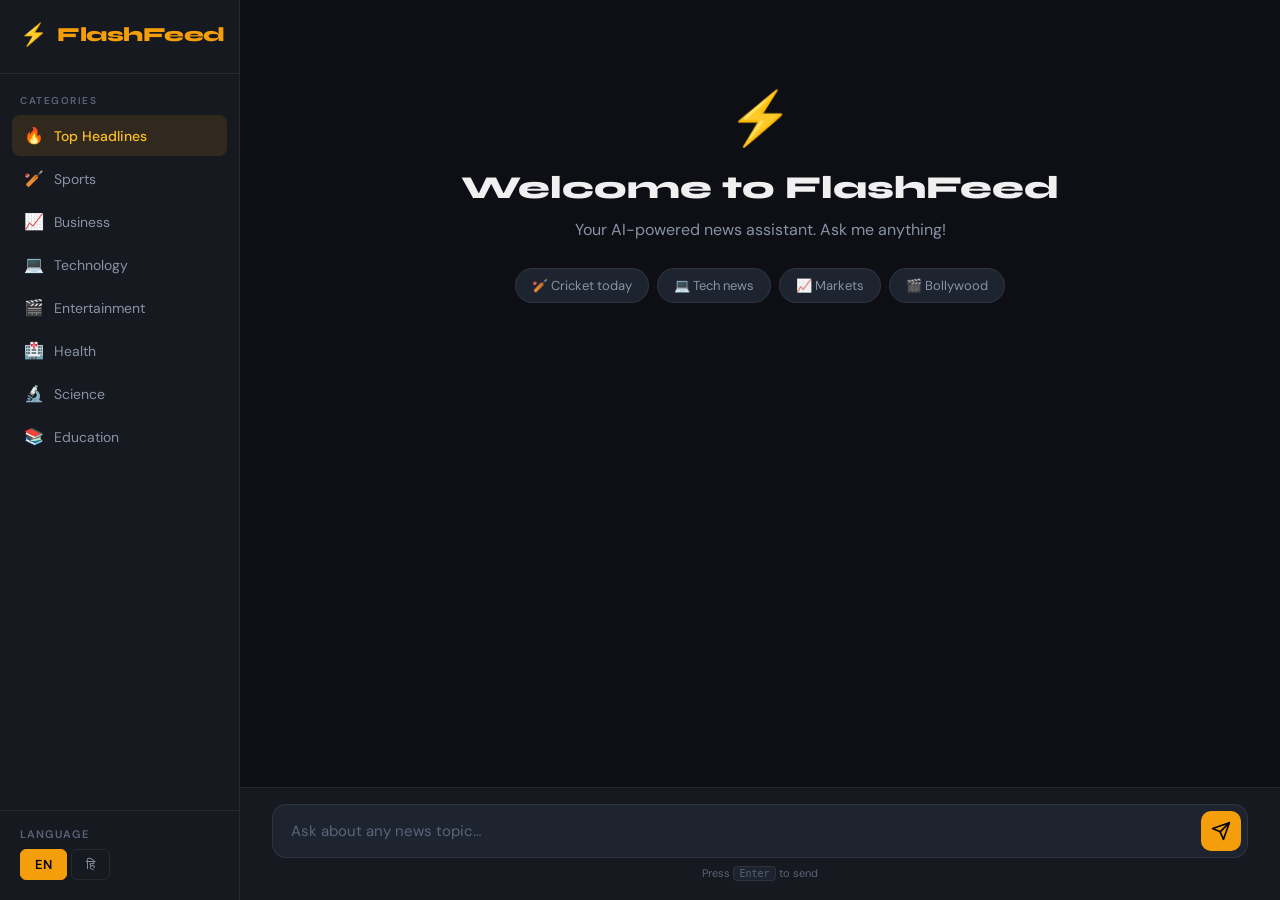
==== FlashFeed/html-version/index.html @ ac8587cb "Update the code for chatbot" ====
<!DOCTYPE html>
<html lang="en">
<head>
    <meta charset="UTF-8" />
    <meta name="viewport" content="width=device-width, initial-scale=1.0" />
    <title>FlashFeed – AI News Chatbot</title>
    <link rel="preconnect" href="https://fonts.googleapis.com" />
    <link rel="preconnect" href="https://fonts.gstatic.com" crossorigin />
    <link href="https://fonts.googleapis.com/css2?family=Syne:wght@400;600;700;800&family=DM+Sans:ital,wght@0,300;0,400;0,500;1,400&display=swap" rel="stylesheet" />
    <link rel="stylesheet" href="style.css" />
</head>
<body>

<div class="app-shell">

    <!-- Sidebar -->
    <aside class="sidebar">
        <div class="sidebar-brand">
            <span class="brand-icon">⚡</span>
            <span class="brand-name">FlashFeed</span>
        </div>

        <nav class="sidebar-nav">
            <p class="nav-label">Categories</p>
            <button class="nav-chip active" data-query="top news in India">
                <span class="chip-icon">🔥</span> Top Headlines
            </button>
            <button class="nav-chip" data-query="latest sports news in India">
                <span class="chip-icon">🏏</span> Sports
            </button>
            <button class="nav-chip" data-query="latest business news in India">
                <span class="chip-icon">📈</span> Business
            </button>
            <button class="nav-chip" data-query="latest technology news in India">
                <span class="chip-icon">💻</span> Technology
            </button>
            <button class="nav-chip" data-query="latest entertainment and movies news in India">
                <span class="chip-icon">🎬</span> Entertainment
            </button>
            <button class="nav-chip" data-query="latest health news in India">
                <span class="chip-icon">🏥</span> Health
            </button>
            <button class="nav-chip" data-query="latest science news in India">
                <span class="chip-icon">🔬</span> Science
            </button>
            <button class="nav-chip" data-query="latest education and exam news in India">
                <span class="chip-icon">📚</span> Education
            </button>
        </nav>

        <div class="sidebar-footer">
            <div class="lang-toggle">
                <span class="lang-label">Language</span>
                <div class="lang-buttons">
                    <button class="lang-btn active" data-lang="en">EN</button>
                    <button class="lang-btn" data-lang="hi">हि</button>
                </div>
            </div>
        </div>
    </aside>

    <!-- Main chat area -->
    <div class="main-area">

        <!-- Mobile header -->
        <header class="mobile-header">
            <button class="menu-btn" id="menuBtn">☰</button>
            <span class="brand-name">⚡ FlashFeed</span>
            <div class="mobile-lang">
                <button class="lang-btn active" data-lang="en" data-mobile="true">EN</button>
                <button class="lang-btn" data-lang="hi" data-mobile="true">हि</button>
            </div>
        </header>

        <!-- Chat messages -->
        <section class="chat-box" id="chatBox">
            <div class="welcome-card">
                <div class="welcome-icon">⚡</div>
                <h2 class="welcome-title">Welcome to FlashFeed</h2>
                <p class="welcome-sub">Your AI-powered news assistant. Ask me anything!</p>
                <div class="quick-chips">
                    <button class="quick-chip" data-query="What's happening in cricket today?">🏏 Cricket today</button>
                    <button class="quick-chip" data-query="Latest tech news in India">💻 Tech news</button>
                    <button class="quick-chip" data-query="Business headlines today">📈 Markets</button>
                    <button class="quick-chip" data-query="Bollywood entertainment news">🎬 Bollywood</button>
                </div>
            </div>
        </section>

        <!-- Input bar -->
        <div class="input-bar">
            <div class="input-wrap">
                <input
                    type="text"
                    id="userInput"
                    placeholder="Ask about any news topic…"
                    autocomplete="off"
                />
                <button class="send-btn" id="sendBtn" onclick="sendMessage()">
                    <svg width="20" height="20" viewBox="0 0 24 24" fill="none">
                        <path d="M22 2L11 13" stroke="currentColor" stroke-width="2" stroke-linecap="round" stroke-linejoin="round"/>
                        <path d="M22 2L15 22L11 13L2 9L22 2Z" stroke="currentColor" stroke-width="2" stroke-linecap="round" stroke-linejoin="round"/>
                    </svg>
                </button>
            </div>
            <p class="input-hint">Press <kbd>Enter</kbd> to send</p>
        </div>
    </div>

</div>

<!-- Summary drawer -->
<div class="summary-overlay" id="summaryOverlay">
    <div class="summary-drawer">
        <div class="drawer-header">
            <h3>Article Summary</h3>
            <div class="drawer-actions">
                <div class="lang-buttons small">
                    <button class="lang-btn active" id="summaryLangEn">EN</button>
                    <button class="lang-btn" id="summaryLangHi">हि</button>
                </div>
                <button class="close-btn" id="summaryClose">✕</button>
            </div>
        </div>
        <div class="drawer-body">
            <h4 id="summaryTitle" class="drawer-title"></h4>
            <div id="summaryContent" class="drawer-content"></div>
            <a id="summaryLink" href="#" target="_blank" rel="noopener noreferrer" class="read-more-btn">
                Read full article →
            </a>
        </div>
    </div>
</div>

<!-- Mobile sidebar overlay -->
<div class="sidebar-overlay" id="sidebarOverlay"></div>

<script src="script.js"></script>
</body>
</html>
---- FlashFeed/html-version/style.css ----
/* ===== BASE RESET & VARIABLES ===== */
*, *::before, *::after { box-sizing: border-box; margin: 0; padding: 0; }

:root {
    --bg: #0d0f14;
    --surface: #161920;
    --surface2: #1e2330;
    --border: rgba(255,255,255,0.07);
    --accent: #f59e0b;
    --accent-light: #fbbf24;
    --accent-dim: rgba(245,158,11,0.12);
    --text: #f0f0f0;
    --text-muted: #8892a4;
    --text-dim: #5a6478;
    --user-bubble: #1a3a5c;
    --bot-bubble: #1e2330;
    --card-hover: #252b3a;
    --sidebar-w: 240px;
    --radius: 14px;
    --radius-sm: 8px;
    --font-display: 'Syne', sans-serif;
    --font-body: 'DM Sans', sans-serif;
    --shadow: 0 4px 24px rgba(0,0,0,0.4);
    --shadow-sm: 0 2px 8px rgba(0,0,0,0.3);
    --transition: 0.2s ease;
}

html, body { height: 100%; font-family: var(--font-body); background: var(--bg); color: var(--text); overflow: hidden; }

/* ===== APP SHELL ===== */
.app-shell {
    display: flex;
    height: 100vh;
    overflow: hidden;
}

/* ===== SIDEBAR ===== */
.sidebar {
    width: var(--sidebar-w);
    min-width: var(--sidebar-w);
    background: var(--surface);
    border-right: 1px solid var(--border);
    display: flex;
    flex-direction: column;
    padding: 20px 0;
    transition: transform var(--transition);
    z-index: 100;
}

.sidebar-brand {
    display: flex;
    align-items: center;
    gap: 10px;
    padding: 0 20px 24px;
    border-bottom: 1px solid var(--border);
    margin-bottom: 20px;
}

.brand-icon { font-size: 22px; }
.brand-name { font-family: var(--font-display); font-size: 20px; font-weight: 800; color: var(--accent); letter-spacing: -0.5px; }

.sidebar-nav { flex: 1; padding: 0 12px; overflow-y: auto; }
.nav-label { font-size: 10px; font-weight: 600; letter-spacing: 1.5px; text-transform: uppercase; color: var(--text-dim); padding: 0 8px; margin-bottom: 8px; }

.nav-chip {
    display: flex;
    align-items: center;
    gap: 10px;
    width: 100%;
    padding: 10px 12px;
    background: transparent;
    border: none;
    border-radius: var(--radius-sm);
    color: var(--text-muted);
    font-family: var(--font-body);
    font-size: 14px;
    font-weight: 400;
    cursor: pointer;
    text-align: left;
    transition: all var(--transition);
    margin-bottom: 2px;
}

.nav-chip:hover { background: var(--surface2); color: var(--text); }
.nav-chip.active { background: var(--accent-dim); color: var(--accent-light); font-weight: 500; }
.chip-icon { font-size: 16px; width: 20px; text-align: center; }

.sidebar-footer {
    padding: 16px 20px 0;
    border-top: 1px solid var(--border);
    margin-top: 8px;
}

/* ===== LANGUAGE TOGGLE ===== */
.lang-toggle { display: flex; flex-direction: column; gap: 8px; }
.lang-label { font-size: 11px; color: var(--text-dim); text-transform: uppercase; letter-spacing: 1px; font-weight: 600; }
.lang-buttons { display: flex; gap: 4px; }
.lang-buttons.small .lang-btn { padding: 4px 10px; font-size: 12px; }

.lang-btn {
    padding: 6px 14px;
    background: transparent;
    border: 1px solid var(--border);
    border-radius: 6px;
    color: var(--text-muted);
    font-family: var(--font-body);
    font-size: 13px;
    cursor: pointer;
    transition: all var(--transition);
}
.lang-btn:hover { border-color: var(--accent); color: var(--accent); }
.lang-btn.active { background: var(--accent); border-color: var(--accent); color: #000; font-weight: 600; }

/* ===== MAIN AREA ===== */
.main-area {
    flex: 1;
    display: flex;
    flex-direction: column;
    overflow: hidden;
    position: relative;
}

/* ===== MOBILE HEADER ===== */
.mobile-header {
    display: none;
    align-items: center;
    justify-content: space-between;
    padding: 14px 16px;
    background: var(--surface);
    border-bottom: 1px solid var(--border);
}

.menu-btn {
    background: none; border: none; color: var(--text); font-size: 20px; cursor: pointer; padding: 4px;
}

.mobile-lang { display: flex; gap: 4px; }

/* ===== CHAT BOX ===== */
.chat-box {
    flex: 1;
    overflow-y: auto;
    padding: 24px 32px;
    display: flex;
    flex-direction: column;
    gap: 20px;
    scrollbar-width: thin;
    scrollbar-color: var(--surface2) transparent;
}

.chat-box::-webkit-scrollbar { width: 6px; }
.chat-box::-webkit-scrollbar-thumb { background: var(--surface2); border-radius: 3px; }

/* ===== WELCOME CARD ===== */
.welcome-card {
    display: flex;
    flex-direction: column;
    align-items: center;
    justify-content: center;
    text-align: center;
    padding: 60px 20px;
    gap: 12px;
    animation: fadeUp 0.5s ease;
}

.welcome-icon { font-size: 52px; margin-bottom: 4px; }
.welcome-title { font-family: var(--font-display); font-size: 32px; font-weight: 800; color: var(--text); }
.welcome-sub { color: var(--text-muted); font-size: 16px; margin-bottom: 16px; }

.quick-chips {
    display: flex;
    flex-wrap: wrap;
    gap: 8px;
    justify-content: center;
}

.quick-chip {
    padding: 8px 16px;
    background: var(--surface2);
    border: 1px solid var(--border);
    border-radius: 100px;
    color: var(--text-muted);
    font-family: var(--font-body);
    font-size: 13px;
    cursor: pointer;
    transition: all var(--transition);
}
.quick-chip:hover { background: var(--accent-dim); border-color: var(--accent); color: var(--accent-light); }

/* ===== MESSAGES ===== */
.message-row {
    display: flex;
    align-items: flex-start;
    gap: 12px;
    animation: fadeUp 0.3s ease;
}

.message-row.user-row { flex-direction: row-reverse; }

.msg-avatar {
    width: 34px; height: 34px;
    border-radius: 50%;
    display: flex; align-items: center; justify-content: center;
    font-family: var(--font-display); font-size: 12px; font-weight: 700;
    flex-shrink: 0;
}

.msg-avatar.bot { background: var(--accent); color: #000; }
.msg-avatar.user { background: var(--user-bubble); color: var(--accent-light); }

.msg-bubble {
    max-width: 72%;
    padding: 14px 18px;
    border-radius: var(--radius);
    font-size: 15px;
    line-height: 1.6;
    box-shadow: var(--shadow-sm);
}

.msg-bubble.bot { background: var(--bot-bubble); border: 1px solid var(--border); border-top-left-radius: 4px; }
.msg-bubble.user { background: var(--user-bubble); border-top-right-radius: 4px; }

/* ===== TYPING INDICATOR ===== */
.typing-indicator {
    display: flex; gap: 5px; align-items: center; padding: 6px 0;
}
.typing-dot {
    width: 8px; height: 8px;
    background: var(--accent);
    border-radius: 50%;
    animation: bounce 1.2s infinite;
}
.typing-dot:nth-child(2) { animation-delay: 0.2s; }
.typing-dot:nth-child(3) { animation-delay: 0.4s; }

@keyframes bounce {
    0%, 60%, 100% { transform: translateY(0); opacity: 0.4; }
    30% { transform: translateY(-6px); opacity: 1; }
}

/* ===== HEADLINE ===== */
.news-headline {
    font-family: var(--font-display);
    font-size: 15px;
    font-weight: 700;
    color: var(--accent-light);
    margin-bottom: 14px;
    display: flex;
    align-items: center;
    gap: 8px;
}
.news-headline::before { content: ''; display: block; width: 3px; height: 18px; background: var(--accent); border-radius: 2px; }

/* ===== NEWS CARDS ===== */
.news-cards { display: flex; flex-direction: column; gap: 10px; }

.news-card {
    display: flex;
    gap: 14px;
    background: var(--card-hover);
    border: 1px solid var(--border);
    border-radius: var(--radius-sm);
    padding: 14px;
    cursor: default;
    transition: all var(--transition);
    position: relative;
    overflow: hidden;
}

.news-card::before {
    content: '';
    position: absolute;
    left: 0; top: 0; bottom: 0;
    width: 3px;
    background: var(--accent);
    opacity: 0;
    transition: opacity var(--transition);
}

.news-card:hover { border-color: rgba(245,158,11,0.3); transform: translateX(3px); }
.news-card:hover::before { opacity: 1; }

.card-image {
    width: 80px; height: 70px;
    border-radius: 8px;
    object-fit: cover;
    flex-shrink: 0;
    background: var(--surface);
}
.card-image-placeholder {
    width: 80px; height: 70px;
    border-radius: 8px;
    background: var(--surface2);
    flex-shrink: 0;
    display: flex; align-items: center; justify-content: center;
    font-size: 22px;
    color: var(--text-dim);
}

.card-body { flex: 1; min-width: 0; }

.card-title {
    font-family: var(--font-display);
    font-size: 14px;
    font-weight: 600;
    color: var(--text);
    line-height: 1.4;
    margin-bottom: 6px;
    display: -webkit-box;
    -webkit-line-clamp: 2;
    -webkit-box-orient: vertical;
    overflow: hidden;
}

.card-summary {
    font-size: 12px;
    color: var(--text-muted);
    line-height: 1.5;
    display: -webkit-box;
    -webkit-line-clamp: 2;
    -webkit-box-orient: vertical;
    overflow: hidden;
    margin-bottom: 8px;
}

.card-meta { display: flex; align-items: center; gap: 10px; font-size: 11px; color: var(--text-dim); }
.card-source { font-weight: 600; color: var(--accent-light); }

.card-actions { display: flex; gap: 6px; margin-top: 8px; }

.card-btn {
    padding: 4px 12px;
    border-radius: 6px;
    font-size: 12px;
    font-family: var(--font-body);
    font-weight: 500;
    cursor: pointer;
    transition: all var(--transition);
    border: none;
}

.btn-summary { background: var(--accent-dim); color: var(--accent-light); border: 1px solid rgba(245,158,11,0.2); }
.btn-summary:hover { background: var(--accent); color: #000; }

.btn-link { background: var(--surface2); color: var(--text-muted); border: 1px solid var(--border); text-decoration: none; display: inline-flex; align-items: center; }
.btn-link:hover { color: var(--text); border-color: var(--text-muted); }

/* ===== SHOW MORE ===== */
.show-more-btn {
    width: 100%;
    padding: 10px;
    background: transparent;
    border: 1px dashed var(--border);
    border-radius: var(--radius-sm);
    color: var(--text-muted);
    font-family: var(--font-body);
    font-size: 13px;
    cursor: pointer;
    transition: all var(--transition);
    margin-top: 4px;
}
.show-more-btn:hover { border-color: var(--accent); color: var(--accent); }

/* ===== NO RESULTS ===== */
.no-results {
    padding: 16px;
    background: var(--surface2);
    border-radius: var(--radius-sm);
    color: var(--text-muted);
    font-size: 14px;
    text-align: center;
}

/* ===== INPUT BAR ===== */
.input-bar {
    padding: 16px 32px 20px;
    background: var(--surface);
    border-top: 1px solid var(--border);
}

.input-wrap {
    display: flex;
    gap: 10px;
    align-items: center;
    background: var(--surface2);
    border: 1px solid var(--border);
    border-radius: var(--radius);
    padding: 6px 6px 6px 18px;
    transition: border-color var(--transition);
}
.input-wrap:focus-within { border-color: var(--accent); }

#userInput {
    flex: 1;
    background: none;
    border: none;
    outline: none;
    color: var(--text);
    font-family: var(--font-body);
    font-size: 15px;
    padding: 6px 0;
}
#userInput::placeholder { color: var(--text-dim); }

.send-btn {
    width: 40px; height: 40px;
    border-radius: 10px;
    background: var(--accent);
    border: none;
    color: #000;
    cursor: pointer;
    display: flex; align-items: center; justify-content: center;
    flex-shrink: 0;
    transition: all var(--transition);
}
.send-btn:hover { background: var(--accent-light); transform: scale(1.05); }
.send-btn:disabled { opacity: 0.5; cursor: not-allowed; transform: none; }

.input-hint { font-size: 11px; color: var(--text-dim); margin-top: 8px; text-align: center; }
.input-hint kbd { background: var(--surface2); border: 1px solid var(--border); border-radius: 4px; padding: 1px 5px; font-size: 10px; }

/* ===== SUMMARY DRAWER ===== */
.summary-overlay {
    position: fixed; inset: 0;
    background: rgba(0,0,0,0.6);
    backdrop-filter: blur(4px);
    z-index: 500;
    display: flex;
    justify-content: flex-end;
    opacity: 0;
    pointer-events: none;
    transition: opacity 0.3s ease;
}
.summary-overlay.visible { opacity: 1; pointer-events: all; }

.summary-drawer {
    width: min(440px, 95vw);
    height: 100%;
    background: var(--surface);
    border-left: 1px solid var(--border);
    display: flex;
    flex-direction: column;
    transform: translateX(100%);
    transition: transform 0.35s cubic-bezier(0.4,0,0.2,1);
    box-shadow: -8px 0 40px rgba(0,0,0,0.5);
}
.summary-overlay.visible .summary-drawer { transform: translateX(0); }

.drawer-header {
    display: flex; align-items: center; justify-content: space-between;
    padding: 20px 24px;
    border-bottom: 1px solid var(--border);
    flex-shrink: 0;
}
.drawer-header h3 { font-family: var(--font-display); font-size: 16px; font-weight: 700; }
.drawer-actions { display: flex; align-items: center; gap: 10px; }

.close-btn {
    width: 30px; height: 30px;
    background: var(--surface2); border: 1px solid var(--border);
    border-radius: 6px; color: var(--text-muted); cursor: pointer;
    display: flex; align-items: center; justify-content: center;
    font-size: 14px; transition: all var(--transition);
}
.close-btn:hover { border-color: var(--text-muted); color: var(--text); }

.drawer-body {
    flex: 1; overflow-y: auto;
    padding: 24px;
    display: flex; flex-direction: column; gap: 16px;
}

.drawer-title {
    font-family: var(--font-display);
    font-size: 17px;
    font-weight: 700;
    color: var(--text);
    line-height: 1.4;
}

.drawer-content {
    font-size: 14px;
    color: var(--text-muted);
    line-height: 1.8;
}
.drawer-content p { margin-bottom: 12px; }
.drawer-content ul { padding-left: 18px; }
.drawer-content li { margin-bottom: 6px; }
.drawer-content .section-label { font-family: var(--font-display); font-weight: 700; color: var(--accent-light); font-size: 13px; text-transform: uppercase; letter-spacing: 1px; margin: 16px 0 8px; }

.read-more-btn {
    display: inline-flex; align-items: center; gap: 6px;
    padding: 10px 20px;
    background: var(--accent-dim);
    border: 1px solid rgba(245,158,11,0.3);
    border-radius: var(--radius-sm);
    color: var(--accent-light);
    font-family: var(--font-body);
    font-size: 14px;
    font-weight: 500;
    text-decoration: none;
    transition: all var(--transition);
    width: fit-content;
}
.read-more-btn:hover { background: var(--accent); color: #000; border-color: var(--accent); }

/* ===== SIDEBAR OVERLAY (mobile) ===== */
.sidebar-overlay {
    display: none;
    position: fixed; inset: 0;
    background: rgba(0,0,0,0.6);
    z-index: 50;
}

/* ===== ERROR TOAST ===== */
.toast {
    position: fixed;
    bottom: 24px; left: 50%;
    transform: translateX(-50%) translateY(100px);
    background: #e74c3c;
    color: #fff;
    padding: 12px 20px;
    border-radius: var(--radius-sm);
    font-size: 14px;
    z-index: 900;
    transition: transform 0.3s ease;
}
.toast.show { transform: translateX(-50%) translateY(0); }

/* ===== ANIMATIONS ===== */
@keyframes fadeUp {
    from { opacity: 0; transform: translateY(12px); }
    to { opacity: 1; transform: translateY(0); }
}

/* ===== SCROLLBAR ===== */
.drawer-body::-webkit-scrollbar { width: 4px; }
.drawer-body::-webkit-scrollbar-thumb { background: var(--surface2); border-radius: 2px; }

/* ===== RESPONSIVE ===== */
@media (max-width: 768px) {
    .sidebar {
        position: fixed;
        top: 0; left: 0; bottom: 0;
        transform: translateX(-100%);
    }
    .sidebar.open { transform: translateX(0); }
    .sidebar-overlay.show { display: block; }
    .mobile-header { display: flex; }
    .chat-box { padding: 16px; }
    .input-bar { padding: 12px 16px 16px; }
    .msg-bubble { max-width: 88%; }
    .news-card { flex-direction: column; }
    .card-image, .card-image-placeholder { width: 100%; height: 140px; }
}

@media (max-width: 480px) {
    .welcome-title { font-size: 24px; }
    .quick-chips { flex-direction: column; }
    .quick-chip { width: 100%; }
}
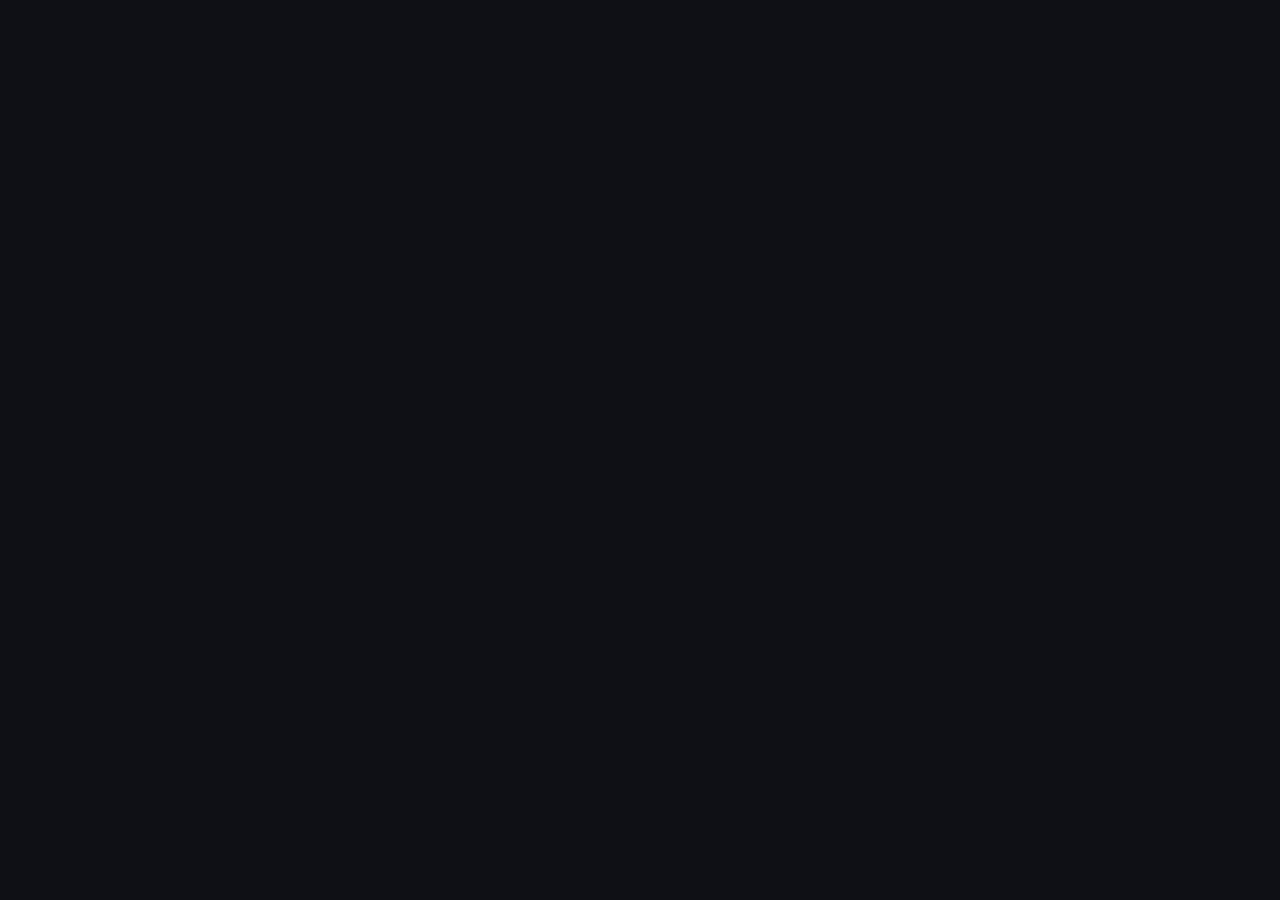
==== commit 73d040ee: "Integrate React into index.html Added React and Babel scripts for JSX support." ====
--- a/FlashFeed/html-version/index.html
+++ b/FlashFeed/html-version/index.html
@@ -1,140 +1,19 @@
 <!DOCTYPE html>
 <html lang="en">
 <head>
-    <meta charset="UTF-8" />
-    <meta name="viewport" content="width=device-width, initial-scale=1.0" />
-    <title>FlashFeed – AI News Chatbot</title>
-    <link rel="preconnect" href="https://fonts.googleapis.com" />
-    <link rel="preconnect" href="https://fonts.gstatic.com" crossorigin />
-    <link href="https://fonts.googleapis.com/css2?family=Syne:wght@400;600;700;800&family=DM+Sans:ital,wght@0,300;0,400;0,500;1,400&display=swap" rel="stylesheet" />
-    <link rel="stylesheet" href="style.css" />
+  <meta charset="UTF-8" />
+  <meta name="viewport" content="width=device-width, initial-scale=1.0" />
+  <title>FlashFeed – AI News Chatbot</title>
+  <link rel="preconnect" href="https://fonts.googleapis.com" />
+  <link rel="preconnect" href="https://fonts.gstatic.com" crossorigin />
+  <link href="https://fonts.googleapis.com/css2?family=Syne:wght@400;600;700;800&family=DM+Sans:ital,wght@0,300;0,400;0,500;1,400&display=swap" rel="stylesheet" />
+  <link rel="stylesheet" href="style.css" />
 </head>
 <body>
-
-<div class="app-shell">
-
-    <!-- Sidebar -->
-    <aside class="sidebar">
-        <div class="sidebar-brand">
-            <span class="brand-icon">⚡</span>
-            <span class="brand-name">FlashFeed</span>
-        </div>
-
-        <nav class="sidebar-nav">
-            <p class="nav-label">Categories</p>
-            <button class="nav-chip active" data-query="top news in India">
-                <span class="chip-icon">🔥</span> Top Headlines
-            </button>
-            <button class="nav-chip" data-query="latest sports news in India">
-                <span class="chip-icon">🏏</span> Sports
-            </button>
-            <button class="nav-chip" data-query="latest business news in India">
-                <span class="chip-icon">📈</span> Business
-            </button>
-            <button class="nav-chip" data-query="latest technology news in India">
-                <span class="chip-icon">💻</span> Technology
-            </button>
-            <button class="nav-chip" data-query="latest entertainment and movies news in India">
-                <span class="chip-icon">🎬</span> Entertainment
-            </button>
-            <button class="nav-chip" data-query="latest health news in India">
-                <span class="chip-icon">🏥</span> Health
-            </button>
-            <button class="nav-chip" data-query="latest science news in India">
-                <span class="chip-icon">🔬</span> Science
-            </button>
-            <button class="nav-chip" data-query="latest education and exam news in India">
-                <span class="chip-icon">📚</span> Education
-            </button>
-        </nav>
-
-        <div class="sidebar-footer">
-            <div class="lang-toggle">
-                <span class="lang-label">Language</span>
-                <div class="lang-buttons">
-                    <button class="lang-btn active" data-lang="en">EN</button>
-                    <button class="lang-btn" data-lang="hi">हि</button>
-                </div>
-            </div>
-        </div>
-    </aside>
-
-    <!-- Main chat area -->
-    <div class="main-area">
-
-        <!-- Mobile header -->
-        <header class="mobile-header">
-            <button class="menu-btn" id="menuBtn">☰</button>
-            <span class="brand-name">⚡ FlashFeed</span>
-            <div class="mobile-lang">
-                <button class="lang-btn active" data-lang="en" data-mobile="true">EN</button>
-                <button class="lang-btn" data-lang="hi" data-mobile="true">हि</button>
-            </div>
-        </header>
-
-        <!-- Chat messages -->
-        <section class="chat-box" id="chatBox">
-            <div class="welcome-card">
-                <div class="welcome-icon">⚡</div>
-                <h2 class="welcome-title">Welcome to FlashFeed</h2>
-                <p class="welcome-sub">Your AI-powered news assistant. Ask me anything!</p>
-                <div class="quick-chips">
-                    <button class="quick-chip" data-query="What's happening in cricket today?">🏏 Cricket today</button>
-                    <button class="quick-chip" data-query="Latest tech news in India">💻 Tech news</button>
-                    <button class="quick-chip" data-query="Business headlines today">📈 Markets</button>
-                    <button class="quick-chip" data-query="Bollywood entertainment news">🎬 Bollywood</button>
-                </div>
-            </div>
-        </section>
-
-        <!-- Input bar -->
-        <div class="input-bar">
-            <div class="input-wrap">
-                <input
-                    type="text"
-                    id="userInput"
-                    placeholder="Ask about any news topic…"
-                    autocomplete="off"
-                />
-                <button class="send-btn" id="sendBtn" onclick="sendMessage()">
-                    <svg width="20" height="20" viewBox="0 0 24 24" fill="none">
-                        <path d="M22 2L11 13" stroke="currentColor" stroke-width="2" stroke-linecap="round" stroke-linejoin="round"/>
-                        <path d="M22 2L15 22L11 13L2 9L22 2Z" stroke="currentColor" stroke-width="2" stroke-linecap="round" stroke-linejoin="round"/>
-                    </svg>
-                </button>
-            </div>
-            <p class="input-hint">Press <kbd>Enter</kbd> to send</p>
-        </div>
-    </div>
-
-</div>
-
-<!-- Summary drawer -->
-<div class="summary-overlay" id="summaryOverlay">
-    <div class="summary-drawer">
-        <div class="drawer-header">
-            <h3>Article Summary</h3>
-            <div class="drawer-actions">
-                <div class="lang-buttons small">
-                    <button class="lang-btn active" id="summaryLangEn">EN</button>
-                    <button class="lang-btn" id="summaryLangHi">हि</button>
-                </div>
-                <button class="close-btn" id="summaryClose">✕</button>
-            </div>
-        </div>
-        <div class="drawer-body">
-            <h4 id="summaryTitle" class="drawer-title"></h4>
-            <div id="summaryContent" class="drawer-content"></div>
-            <a id="summaryLink" href="#" target="_blank" rel="noopener noreferrer" class="read-more-btn">
-                Read full article →
-            </a>
-        </div>
-    </div>
-</div>
-
-<!-- Mobile sidebar overlay -->
-<div class="sidebar-overlay" id="sidebarOverlay"></div>
-
-<script src="script.js"></script>
+  <div id="root"></div>
+  <script src="https://unpkg.com/react@18/umd/react.development.js"></script>
+  <script src="https://unpkg.com/react-dom@18/umd/react-dom.development.js"></script>
+  <script src="https://unpkg.com/@babel/standalone/babel.min.js"></script>
+  <script type="text/babel" src="app.jsx"></script>
 </body>
 </html>
